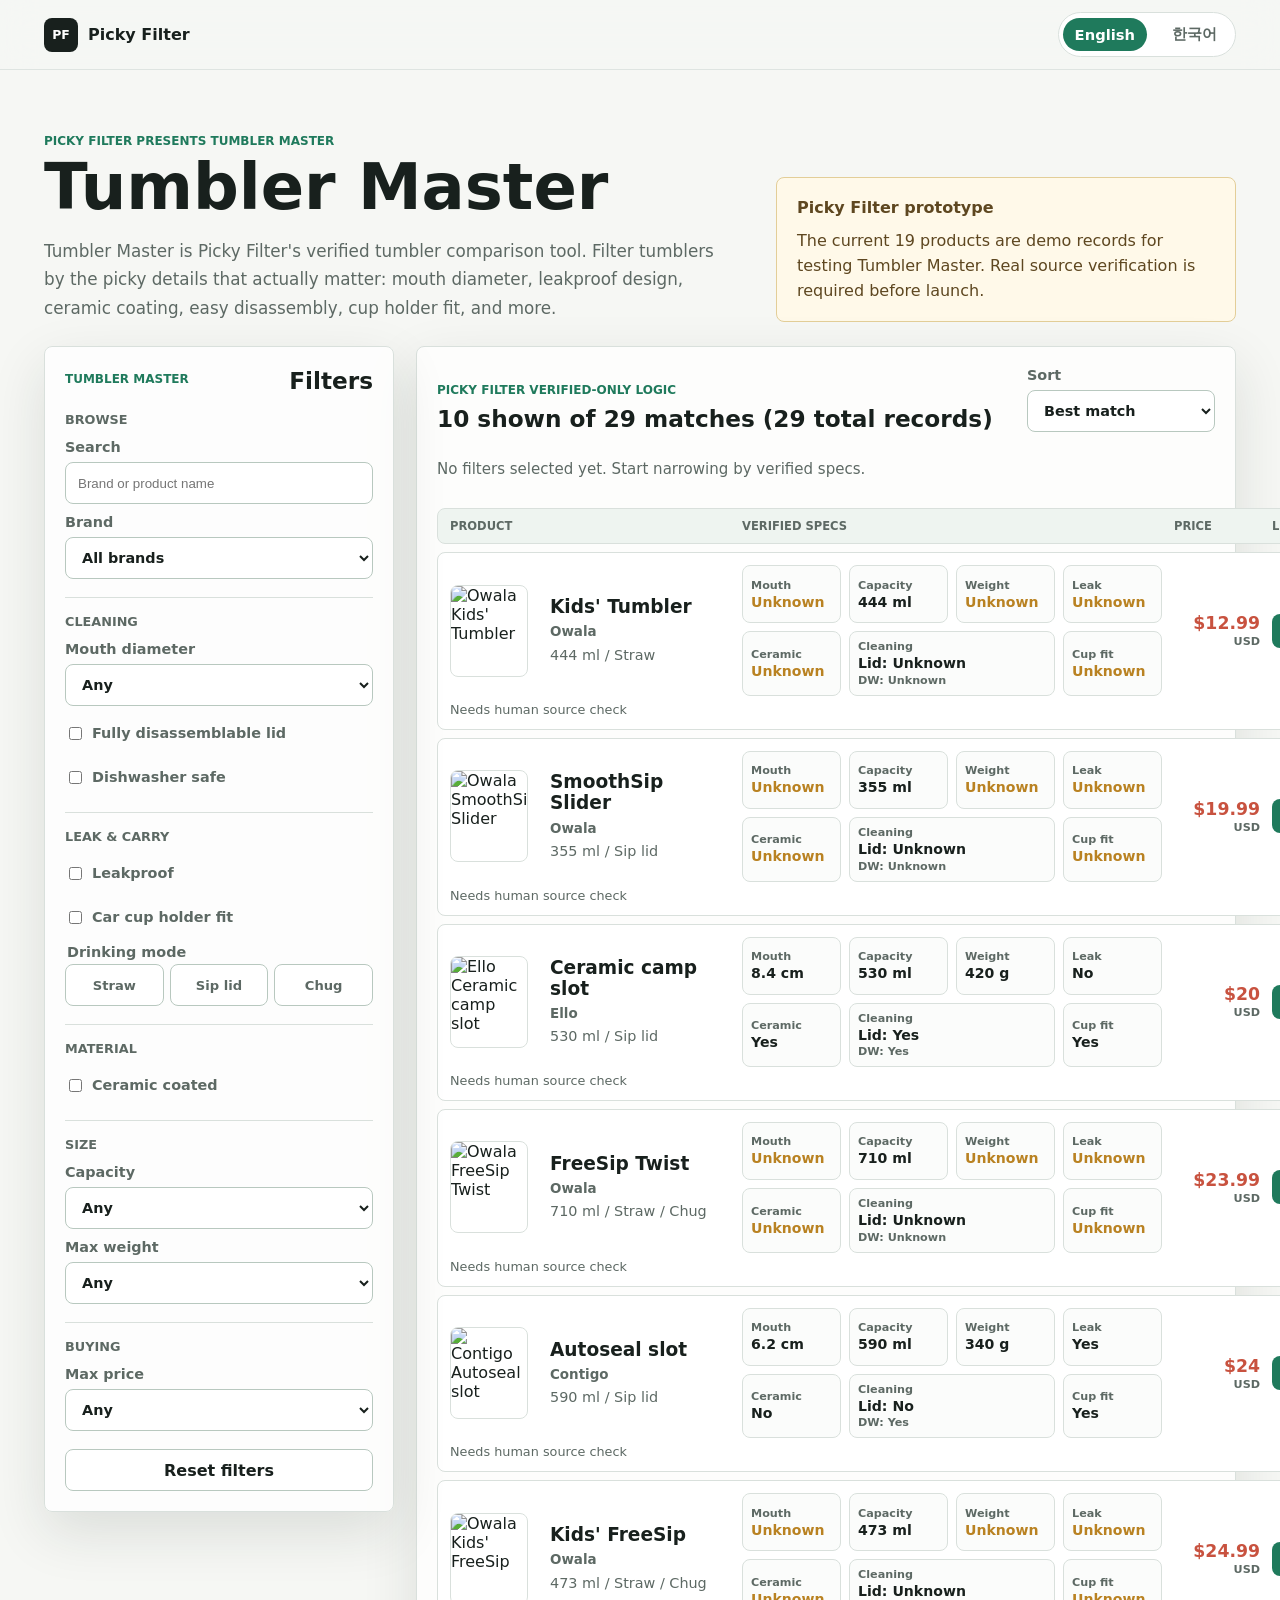
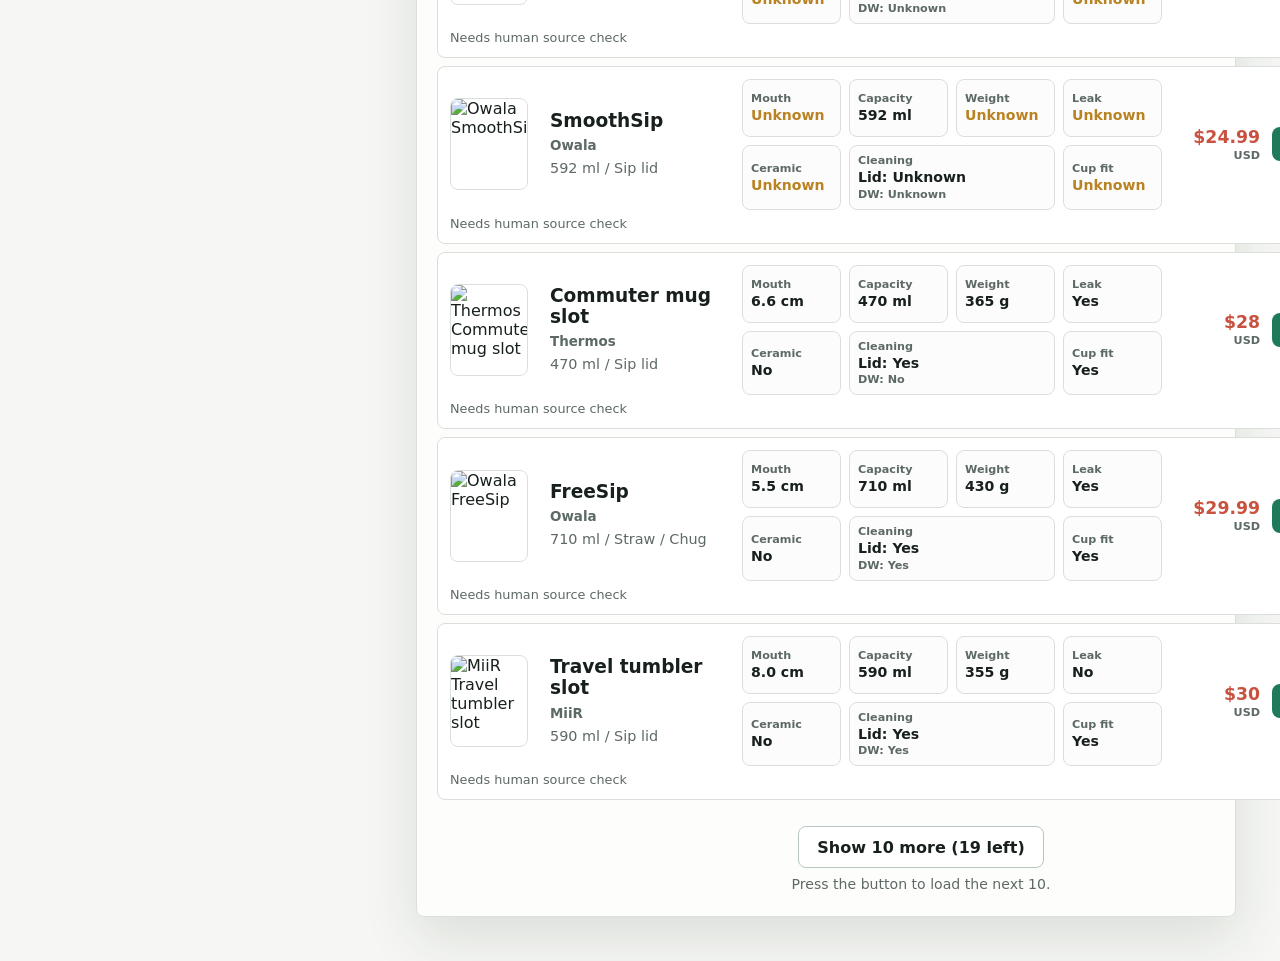
==== en/index.html @ 1aabba07 "Refresh public cards and remove notes" ====
<!doctype html>
<html lang="en">
  <head>
    <meta charset="utf-8" />
    <meta name="viewport" content="width=device-width, initial-scale=1" />
    <title>Picky Filter | Tumbler Master - Verified Tumbler Filters</title>
    <meta
      name="description"
      content="Picky Filter's Tumbler Master helps picky buyers compare tumblers by verified specs: mouth diameter, leakproof design, ceramic coating, lid disassembly, dishwasher safety, cup holder fit, and price."
    />
    <meta name="robots" content="index, follow" />
    <meta name="referrer" content="no-referrer" />
    <link rel="canonical" href="https://pickyfilter.com/en/" />
    <link rel="alternate" hreflang="ko" href="https://pickyfilter.com/ko/" />
    <link rel="alternate" hreflang="en" href="https://pickyfilter.com/en/" />
    <link rel="alternate" hreflang="x-default" href="https://pickyfilter.com/" />
    <meta property="og:site_name" content="Picky Filter" />
    <meta property="og:title" content="Picky Filter | Tumbler Master" />
    <meta
      property="og:description"
      content="Tumbler Master by Picky Filter filters tumblers by verified product specs that picky buyers actually care about."
    />
    <meta property="og:type" content="website" />
    <meta property="og:url" content="https://pickyfilter.com/en/" />
    <link rel="stylesheet" href="../assets/styles.css?v=20260520a" />
    <script type="application/ld+json">
      {
        "@context": "https://schema.org",
        "@type": "WebApplication",
        "name": "Tumbler Master",
        "alternateName": ["Picky Filter Tumbler Master", "Tumbler Master by Picky Filter"],
        "url": "https://pickyfilter.com/en/",
        "applicationCategory": "ShoppingApplication",
        "isPartOf": {
          "@type": "WebSite",
          "name": "Picky Filter",
          "url": "https://pickyfilter.com/"
        },
        "description": "A verified tumbler filter from Picky Filter for comparing tumblers by practical buying specs."
      }
    </script>
  </head>
  <body data-lang="en" data-products="../data/products.json?v=20260522b">
    <header class="topbar">
      <a class="brand" href="./" aria-label="Picky Filter Tumbler Master home">
        <span class="brand-mark">PF</span>
        <span>Picky Filter</span>
      </a>
      <div class="topbar-actions">
        <nav class="language-switch" aria-label="Language">
          <a aria-current="page" href="../en/">English</a>
          <a href="../ko/">한국어</a>
        </nav>
      </div>
    </header>

    <main>
      <section class="intro">
        <div>
          <p class="eyebrow">Picky Filter presents Tumbler Master</p>
          <h1>Tumbler Master</h1>
          <p class="intro-copy">
            Tumbler Master is Picky Filter's verified tumbler comparison tool.
            Filter tumblers by the picky details that actually matter: mouth diameter,
            leakproof design, ceramic coating, easy disassembly, cup holder fit, and more.
          </p>
        </div>
        <div class="prototype-note" role="note">
          <strong>Picky Filter prototype</strong>
          <span>The current 19 products are demo records for testing Tumbler Master. Real source verification is required before launch.</span>
        </div>
      </section>

      <section class="app-shell" aria-label="Tumbler Master filter by Picky Filter">
        <aside class="filters-panel">
          <div class="panel-heading">
            <p class="eyebrow">Tumbler Master</p>
            <h2>Filters</h2>
          </div>
          <form id="filters" class="filters" autocomplete="off"></form>
          <button id="resetFilters" class="reset-button" type="button">Reset filters</button>
        </aside>

        <section class="results-panel">
          <div class="results-toolbar">
            <div>
              <p class="eyebrow">Picky Filter verified-only logic</p>
              <h2 id="resultsTitle">Results</h2>
            </div>
            <div class="toolbar-actions">
              <label class="sort-control">
                <span>Sort</span>
                <select id="sortBy" name="sortBy">
                  <option value="match">Best match</option>
                  <option value="priceAsc">Lowest price</option>
                  <option value="mouthDesc">Widest mouth</option>
                  <option value="capacityDesc">Largest capacity</option>
                </select>
              </label>
            </div>
          </div>
          <div id="activeFilters" class="active-filters" aria-live="polite"></div>
          <div id="results" class="product-grid" aria-live="polite"></div>
        </section>
      </section>
    </main>

    <script src="../assets/app.js?v=20260522b"></script>
  </body>
</html>
---- assets/styles.css ----
:root {
  color-scheme: light;
  --bg: #f6f7f4;
  --surface: #ffffff;
  --surface-strong: #f0f5f2;
  --ink: #18201d;
  --muted: #5d6964;
  --line: #d9e0dc;
  --line-strong: #b8c8bf;
  --green: #1f7a5c;
  --blue: #3177a8;
  --coral: #c8523f;
  --amber: #b98222;
  --shadow: 0 20px 55px rgba(28, 45, 37, 0.12);
  font-family:
    Inter, ui-sans-serif, system-ui, -apple-system, BlinkMacSystemFont, "Segoe UI",
    "Noto Sans KR", "Apple SD Gothic Neo", sans-serif;
}

* {
  box-sizing: border-box;
}

[hidden] {
  display: none !important;
}

html {
  min-width: 320px;
}

body {
  margin: 0;
  background: var(--bg);
  color: var(--ink);
}

a {
  color: inherit;
}

button,
select,
textarea {
  font: inherit;
}

.topbar {
  position: sticky;
  top: 0;
  z-index: 10;
  display: flex;
  align-items: center;
  justify-content: space-between;
  gap: 16px;
  min-height: 66px;
  padding: 12px clamp(16px, 4vw, 44px);
  border-bottom: 1px solid rgba(217, 224, 220, 0.8);
  background: rgba(246, 247, 244, 0.9);
  backdrop-filter: blur(16px);
}

.brand,
.language-switch,
.topbar-actions {
  display: flex;
  align-items: center;
  gap: 10px;
}

.brand {
  text-decoration: none;
  font-weight: 800;
}

.brand-mark {
  display: inline-grid;
  width: 34px;
  height: 34px;
  place-items: center;
  border-radius: 8px;
  background: var(--ink);
  color: white;
  font-size: 0.78rem;
  letter-spacing: 0;
}

.language-switch {
  border: 1px solid var(--line);
  border-radius: 999px;
  padding: 4px;
  background: var(--surface);
}

.language-switch a {
  min-width: 74px;
  padding: 8px 12px;
  border-radius: 999px;
  color: var(--muted);
  text-align: center;
  text-decoration: none;
  font-size: 0.92rem;
  font-weight: 700;
}

.language-switch a[aria-current="page"] {
  background: var(--green);
  color: #fff;
}

main {
  width: min(1500px, 100%);
  margin: 0 auto;
}

.intro {
  display: grid;
  grid-template-columns: minmax(0, 1fr) minmax(280px, 460px);
  gap: clamp(20px, 4vw, 44px);
  align-items: end;
  padding: clamp(28px, 5vw, 64px) clamp(16px, 4vw, 44px) 24px;
}

.eyebrow {
  margin: 0 0 8px;
  color: var(--green);
  font-size: 0.75rem;
  font-weight: 850;
  letter-spacing: 0;
  text-transform: uppercase;
}

h1,
h2,
h3,
h4,
p {
  overflow-wrap: anywhere;
}

h1 {
  max-width: 760px;
  margin: 0;
  font-size: clamp(2.1rem, 5vw, 4.6rem);
  line-height: 0.98;
  letter-spacing: 0;
}

.intro-copy {
  max-width: 720px;
  margin: 18px 0 0;
  color: var(--muted);
  font-size: 1.05rem;
  line-height: 1.7;
}

.prototype-note {
  display: grid;
  gap: 8px;
  padding: 18px 20px;
  border: 1px solid #e3ce98;
  border-radius: 8px;
  background: #fff9e9;
  color: #5e4720;
  line-height: 1.55;
}

.app-shell {
  display: grid;
  grid-template-columns: minmax(280px, 350px) minmax(0, 1fr);
  gap: 22px;
  align-items: start;
  padding: 0 clamp(16px, 4vw, 44px) 44px;
}

.filters-panel,
.results-panel {
  border: 1px solid var(--line);
  background: rgba(255, 255, 255, 0.76);
  box-shadow: var(--shadow);
}

.filters-panel {
  position: sticky;
  top: 82px;
  padding: 20px;
  border-radius: 8px;
}

.results-panel {
  min-width: 0;
  padding: 20px;
  border-radius: 8px;
}

.panel-heading,
.results-toolbar {
  display: flex;
  align-items: end;
  justify-content: space-between;
  gap: 16px;
}

.panel-heading h2,
.results-toolbar h2 {
  margin: 0;
  font-size: 1.45rem;
  letter-spacing: 0;
}

.filters {
  display: grid;
  gap: 18px;
  margin-top: 18px;
}

.filter-group {
  display: grid;
  gap: 10px;
  padding-top: 16px;
  border-top: 1px solid var(--line);
}

.filter-group--top {
  padding-top: 0;
  border-top: 0;
}

.filter-group h3 {
  margin: 0 0 2px;
  color: var(--muted);
  font-size: 0.8rem;
  letter-spacing: 0;
  text-transform: uppercase;
}

.field,
.check-field,
.sort-control {
  display: grid;
  gap: 7px;
  color: var(--muted);
  font-size: 0.9rem;
  font-weight: 750;
}

.field select,
.field input,
.sort-control select {
  width: 100%;
  border: 1px solid var(--line-strong);
  border-radius: 8px;
  background: var(--surface);
  color: var(--ink);
  outline: none;
}

.field select,
.field input,
.sort-control select {
  min-height: 42px;
  padding: 0 12px;
}

.field select:focus,
.field input:focus,
.sort-control select:focus {
  border-color: var(--green);
  box-shadow: 0 0 0 3px rgba(31, 122, 92, 0.16);
}

.check-field {
  grid-template-columns: 20px minmax(0, 1fr);
  align-items: center;
  min-height: 34px;
  cursor: pointer;
}

.check-field input,
.segment input {
  accent-color: var(--green);
}

.mode-group {
  display: grid;
  gap: 8px;
  min-width: 0;
  margin: 0;
  padding: 0;
  border: 0;
}

.mode-group legend {
  margin-bottom: 4px;
  color: var(--muted);
  font-size: 0.9rem;
  font-weight: 750;
}

.segmented {
  display: grid;
  grid-template-columns: repeat(3, minmax(0, 1fr));
  gap: 6px;
}

.segment {
  display: grid;
  min-height: 42px;
  place-items: center;
  border: 1px solid var(--line-strong);
  border-radius: 8px;
  background: var(--surface);
  cursor: pointer;
}

.segment input {
  position: absolute;
  opacity: 0;
  pointer-events: none;
}

.segment span {
  display: block;
  width: 100%;
  padding: 10px 6px;
  color: var(--muted);
  text-align: center;
  font-size: 0.82rem;
  font-weight: 800;
}

.segment:has(input:checked) {
  border-color: rgba(31, 122, 92, 0.35);
  background: #e9f5ef;
}

.segment:has(input:checked) span {
  color: var(--green);
}

.reset-button,
.buy-link,
.button-link {
  display: inline-flex;
  align-items: center;
  justify-content: center;
  min-height: 42px;
  border: 1px solid transparent;
  border-radius: 8px;
  font-weight: 850;
  text-decoration: none;
  cursor: pointer;
}

.reset-button {
  width: 100%;
  margin-top: 18px;
  border-color: var(--line-strong);
  background: var(--surface);
  color: var(--ink);
}

.toolbar-actions {
  display: flex;
  gap: 10px;
}

.sort-control {
  min-width: 180px;
}

.active-filters {
  display: flex;
  flex-wrap: wrap;
  gap: 8px;
  align-items: center;
  min-height: 42px;
  margin: 16px 0 18px;
  color: var(--muted);
  font-size: 0.94rem;
}

.active-filters p {
  margin: 0;
}

.active-label,
.chip {
  display: inline-flex;
  align-items: center;
  min-height: 30px;
  padding: 6px 10px;
  border-radius: 999px;
}

.active-label {
  background: var(--ink);
  color: white;
  font-weight: 850;
}

.chip {
  border: 1px solid var(--line);
  background: var(--surface);
  color: var(--muted);
  font-weight: 750;
}

.product-grid {
  display: grid;
  gap: 8px;
}

.comparison-header,
.product-row {
  display: grid;
  grid-template-columns: minmax(280px, 1.05fr) minmax(420px, 1.7fr) minmax(86px, 0.4fr) minmax(120px, 0.55fr);
  gap: 12px;
  align-items: center;
  width: 100%;
  max-width: 100%;
}

.comparison-header {
  position: sticky;
  top: 82px;
  z-index: 2;
  min-height: 36px;
  padding: 0 12px;
  border: 1px solid var(--line);
  border-radius: 8px;
  background: #eef4f0;
  color: var(--muted);
  font-size: 0.72rem;
  font-weight: 850;
  text-transform: uppercase;
}

.product-row {
  min-width: 0;
  overflow: hidden;
  padding: 12px;
  border: 1px solid var(--line);
  border-radius: 8px;
  background: var(--surface);
}

.row-product {
  display: grid;
  grid-template-columns: 86px minmax(0, 1fr);
  gap: 14px;
  align-items: center;
  min-width: 0;
}

.row-image {
  position: relative;
  width: 78px;
  height: 92px;
  overflow: hidden;
  border-radius: 8px;
  background:
    linear-gradient(90deg, rgba(255, 255, 255, 0.38), transparent 36%),
    var(--accent);
}

.row-image::before {
  position: absolute;
  top: 6px;
  right: 10px;
  bottom: 8px;
  left: 10px;
  border-radius: 999px;
  border: 1px solid rgba(255, 255, 255, 0.46);
  content: "";
}

.row-image--photo {
  border: 1px solid var(--line);
  background: #fff;
}

.row-image--photo::before {
  display: none;
}

.row-image img {
  display: block;
  width: 100%;
  height: 100%;
  object-fit: contain;
}

.row-copy,
.row-specs,
.row-metric,
.row-price {
  min-width: 0;
}

.row-specs {
  display: grid;
  grid-template-columns: repeat(auto-fit, minmax(88px, 1fr));
  gap: 8px;
}

.row-copy h3 {
  margin: 0;
  font-size: 1.16rem;
  line-height: 1.14;
}

.row-copy p {
  color: var(--muted);
  line-height: 1.35;
}

.row-copy .row-brand {
  margin: 6px 0 0;
  font-size: 0.84rem;
  font-weight: 800;
}

.row-copy .row-meta {
  margin: 4px 0 0;
  font-size: 0.9rem;
}

.row-metric {
  display: grid;
  gap: 2px;
  min-height: 58px;
  align-content: center;
  padding: 8px;
  border: 1px solid var(--line);
  border-radius: 8px;
  background: #fbfcfb;
}

.row-metric--cleaning {
  grid-column: span 2;
}

.row-metric span,
.row-metric small,
.row-price span {
  color: var(--muted);
  font-size: 0.7rem;
  font-weight: 800;
}

.row-metric strong {
  font-size: 0.88rem;
  line-height: 1.18;
}

.row-metric--unknown strong {
  color: var(--amber);
}

.row-price {
  display: grid;
  gap: 2px;
  justify-items: end;
}

.row-price strong {
  color: var(--coral);
  font-size: 1.08rem;
}

.row-actions {
  display: grid;
  grid-template-columns: 1fr;
  gap: 6px;
}

.row-actions .buy-link {
  min-height: 34px;
  padding: 0 8px;
  font-size: 0.82rem;
}

.product-row .source-note {
  grid-column: 1 / -1;
}

.load-more {
  display: grid;
  justify-items: center;
  gap: 8px;
  padding: 18px 0 4px;
  color: var(--muted);
  text-align: center;
}

.load-more p {
  margin: 0;
  font-size: 0.88rem;
}

.show-more-button {
  min-height: 42px;
  padding: 0 18px;
  border: 1px solid var(--line-strong);
  border-radius: 8px;
  background: var(--surface);
  color: var(--ink);
  font-weight: 850;
  cursor: pointer;
}

.show-more-button:hover {
  border-color: rgba(31, 122, 92, 0.45);
  color: var(--green);
}

.product-card {
  display: grid;
  gap: 16px;
  min-width: 0;
  padding: 16px;
  border: 1px solid var(--line);
  border-radius: 8px;
  background: var(--surface);
}

.product-main {
  display: grid;
  grid-template-columns: 64px minmax(0, 1fr) auto;
  gap: 14px;
  align-items: center;
}

.bottle-art {
  position: relative;
  width: 58px;
  height: 78px;
  border-radius: 18px 18px 12px 12px;
  background:
    linear-gradient(90deg, rgba(255, 255, 255, 0.38), transparent 36%),
    var(--accent);
  box-shadow: inset -10px 0 0 rgba(0, 0, 0, 0.08);
}

.bottle-art::before {
  position: absolute;
  top: -10px;
  left: 16px;
  width: 26px;
  height: 12px;
  border-radius: 8px 8px 3px 3px;
  background: #343c39;
  content: "";
}

.bottle-art span {
  position: absolute;
  right: 9px;
  bottom: 14px;
  left: 9px;
  height: 2px;
  border-radius: 999px;
  background: rgba(255, 255, 255, 0.6);
}

.bottle-art--image {
  overflow: hidden;
  border: 1px solid var(--line);
  background: #fff;
  box-shadow: none;
}

.bottle-art--image::before {
  display: none;
}

.bottle-art--image img {
  display: block;
  width: 100%;
  height: 100%;
  object-fit: cover;
}

.product-copy {
  min-width: 0;
}

.product-card h3 {
  margin: 0;
  font-size: 1.18rem;
  line-height: 1.2;
}

.product-card p {
  margin: 4px 0 0;
  color: var(--muted);
  line-height: 1.45;
}

.price-block {
  display: grid;
  justify-items: end;
  gap: 2px;
}

.price-block strong {
  color: var(--coral);
  font-size: 1.35rem;
}

.price-block span {
  color: var(--muted);
  font-size: 0.72rem;
  font-weight: 850;
}

.spec-grid {
  display: grid;
  grid-template-columns: repeat(3, minmax(0, 1fr));
  gap: 8px;
}

.spec {
  display: grid;
  gap: 3px;
  min-height: 60px;
  padding: 9px;
  border: 1px solid var(--line);
  border-radius: 8px;
  background: #fbfcfb;
}

.spec span {
  color: var(--muted);
  font-size: 0.72rem;
  font-weight: 800;
}

.spec strong {
  font-size: 0.88rem;
  line-height: 1.22;
}

.spec--unknown {
  border-style: dashed;
  background: #faf8f2;
}

.spec--unknown strong {
  color: var(--amber);
}

.card-actions {
  display: grid;
  grid-template-columns: minmax(0, 1fr) minmax(120px, 0.7fr);
  gap: 10px;
}

.buy-link {
  background: var(--green);
  color: #fff;
}

.source-note {
  margin: -6px 0 0;
  color: var(--muted);
  font-size: 0.8rem;
}

.empty-state {
  grid-column: 1 / -1;
  padding: 28px;
  border: 1px dashed var(--line-strong);
  border-radius: 8px;
  background: #fbfcfb;
}

.empty-state h3 {
  margin: 0 0 8px;
}

.empty-state p {
  max-width: 560px;
  margin: 0;
  color: var(--muted);
}

.language-gate {
  display: grid;
  min-height: 100vh;
  place-items: center;
  padding: 24px;
}

.language-gate__panel {
  width: min(620px, 100%);
  padding: clamp(24px, 6vw, 56px);
  border: 1px solid var(--line);
  border-radius: 8px;
  background: #fff;
  box-shadow: var(--shadow);
}

.language-gate__panel h1 {
  font-size: clamp(2rem, 8vw, 4rem);
}

.language-gate__actions {
  display: flex;
  flex-wrap: wrap;
  gap: 10px;
  margin-top: 28px;
}

.button-link {
  padding: 0 16px;
  background: var(--green);
  color: #fff;
}

.button-link--secondary {
  border-color: var(--line-strong);
  background: #fff;
  color: var(--ink);
}

@media (max-width: 1050px) {
  .intro,
  .app-shell {
    grid-template-columns: 1fr;
  }

  .filters-panel {
    position: static;
  }

  .comparison-header {
    display: none;
  }

  .product-row {
    grid-template-columns: 1fr;
    align-items: stretch;
  }

  .row-product,
  .row-specs,
  .row-price,
  .row-actions {
    grid-column: 1 / -1;
  }

  .row-actions {
    grid-template-columns: repeat(2, minmax(0, 1fr));
  }

  .row-price {
    justify-items: start;
  }

  .row-metric,
  .row-price {
    padding: 8px;
    border: 1px solid var(--line);
    border-radius: 8px;
    background: #fbfcfb;
  }
}

@media (max-width: 720px) {
  .topbar {
    position: static;
    align-items: flex-start;
    flex-direction: column;
  }

  .language-switch {
    width: 100%;
  }

  .topbar-actions {
    width: 100%;
    flex-wrap: wrap;
  }

  .language-switch a {
    flex: 1;
  }

  .intro {
    padding-top: 26px;
  }

  .results-toolbar {
    align-items: stretch;
    flex-direction: column;
  }

  .sort-control,
  .toolbar-actions {
    width: 100%;
  }

  .product-main {
    grid-template-columns: 52px minmax(0, 1fr);
  }

  .product-row {
    grid-template-columns: 1fr;
  }

  .price-block {
    grid-column: 1 / -1;
    justify-items: start;
  }

  .bottle-art {
    width: 48px;
    height: 68px;
  }

  .spec-grid {
    grid-template-columns: repeat(2, minmax(0, 1fr));
  }

  .card-actions {
    grid-template-columns: 1fr;
  }

  .row-actions {
    grid-template-columns: 1fr;
  }
}

@media (max-width: 420px) {
  .segmented {
    grid-template-columns: 1fr;
  }

  .spec-grid {
    grid-template-columns: 1fr;
  }

  .product-row {
    grid-template-columns: 1fr;
  }

  .row-metric--cleaning {
    grid-column: span 1;
  }
}
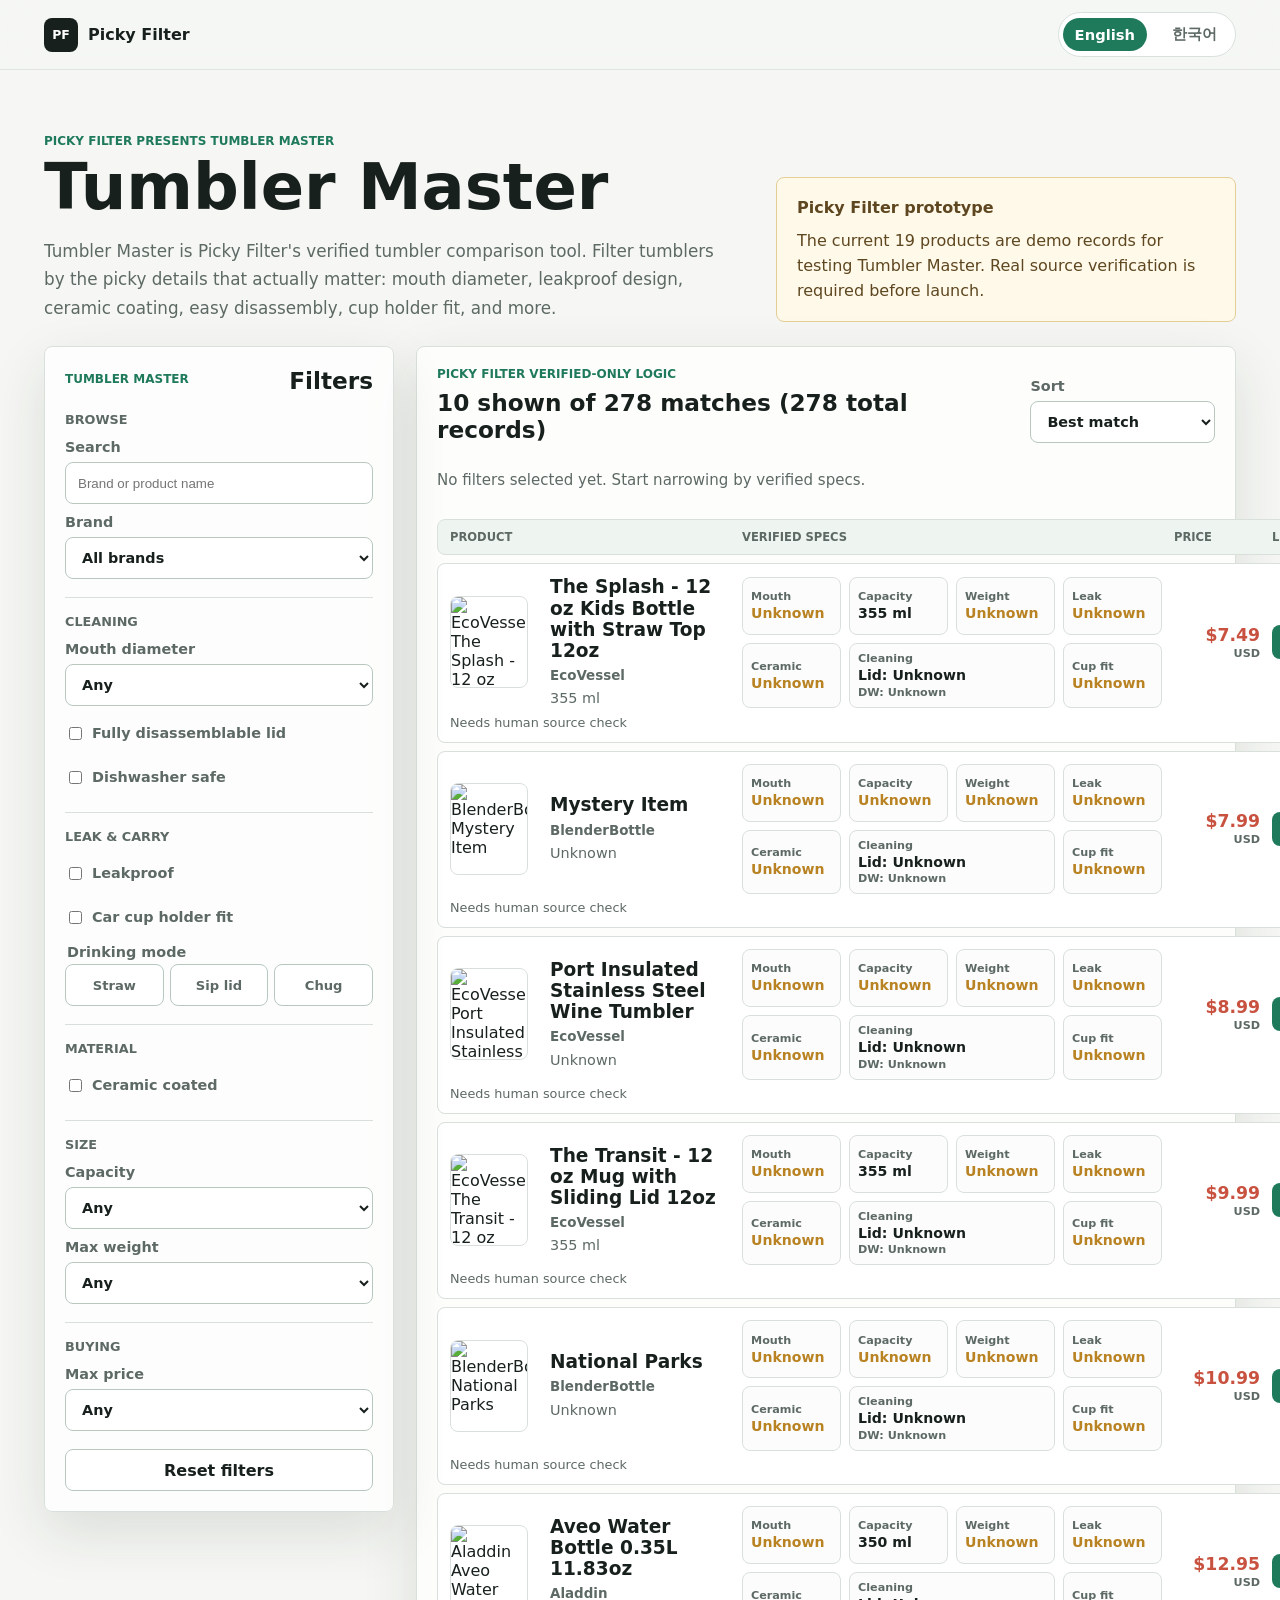
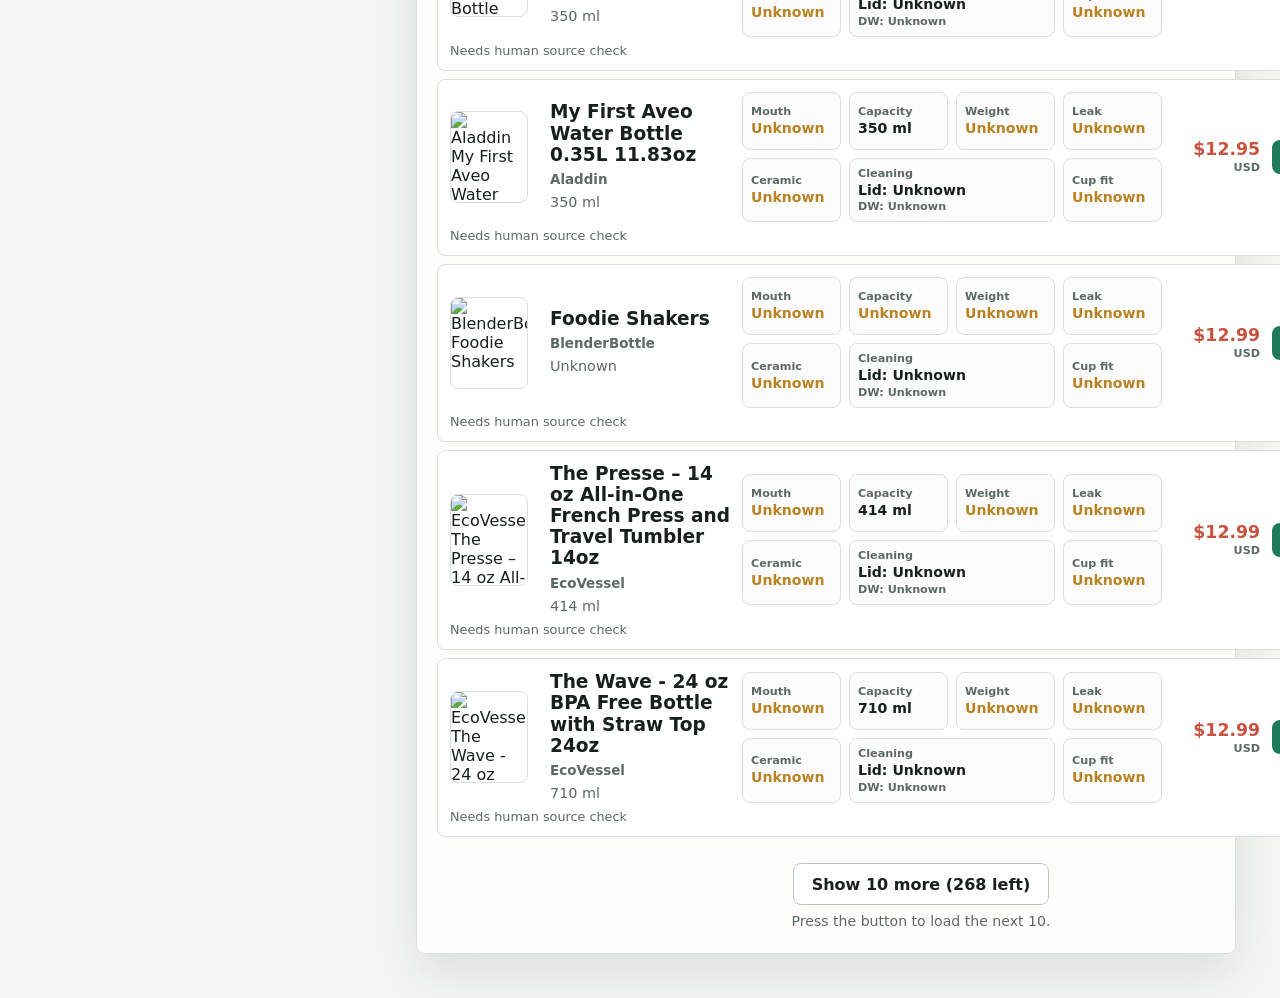
==== commit bdaa6c21: "Fix Owala size variant imports" ====
--- a/en/index.html
+++ b/en/index.html
@@ -40,7 +40,7 @@
       }
     </script>
   </head>
-  <body data-lang="en" data-products="../data/products.json?v=20260522b">
+  <body data-lang="en" data-products="../data/products.json?v=20260524c">
     <header class="topbar">
       <a class="brand" href="./" aria-label="Picky Filter Tumbler Master home">
         <span class="brand-mark">PF</span>
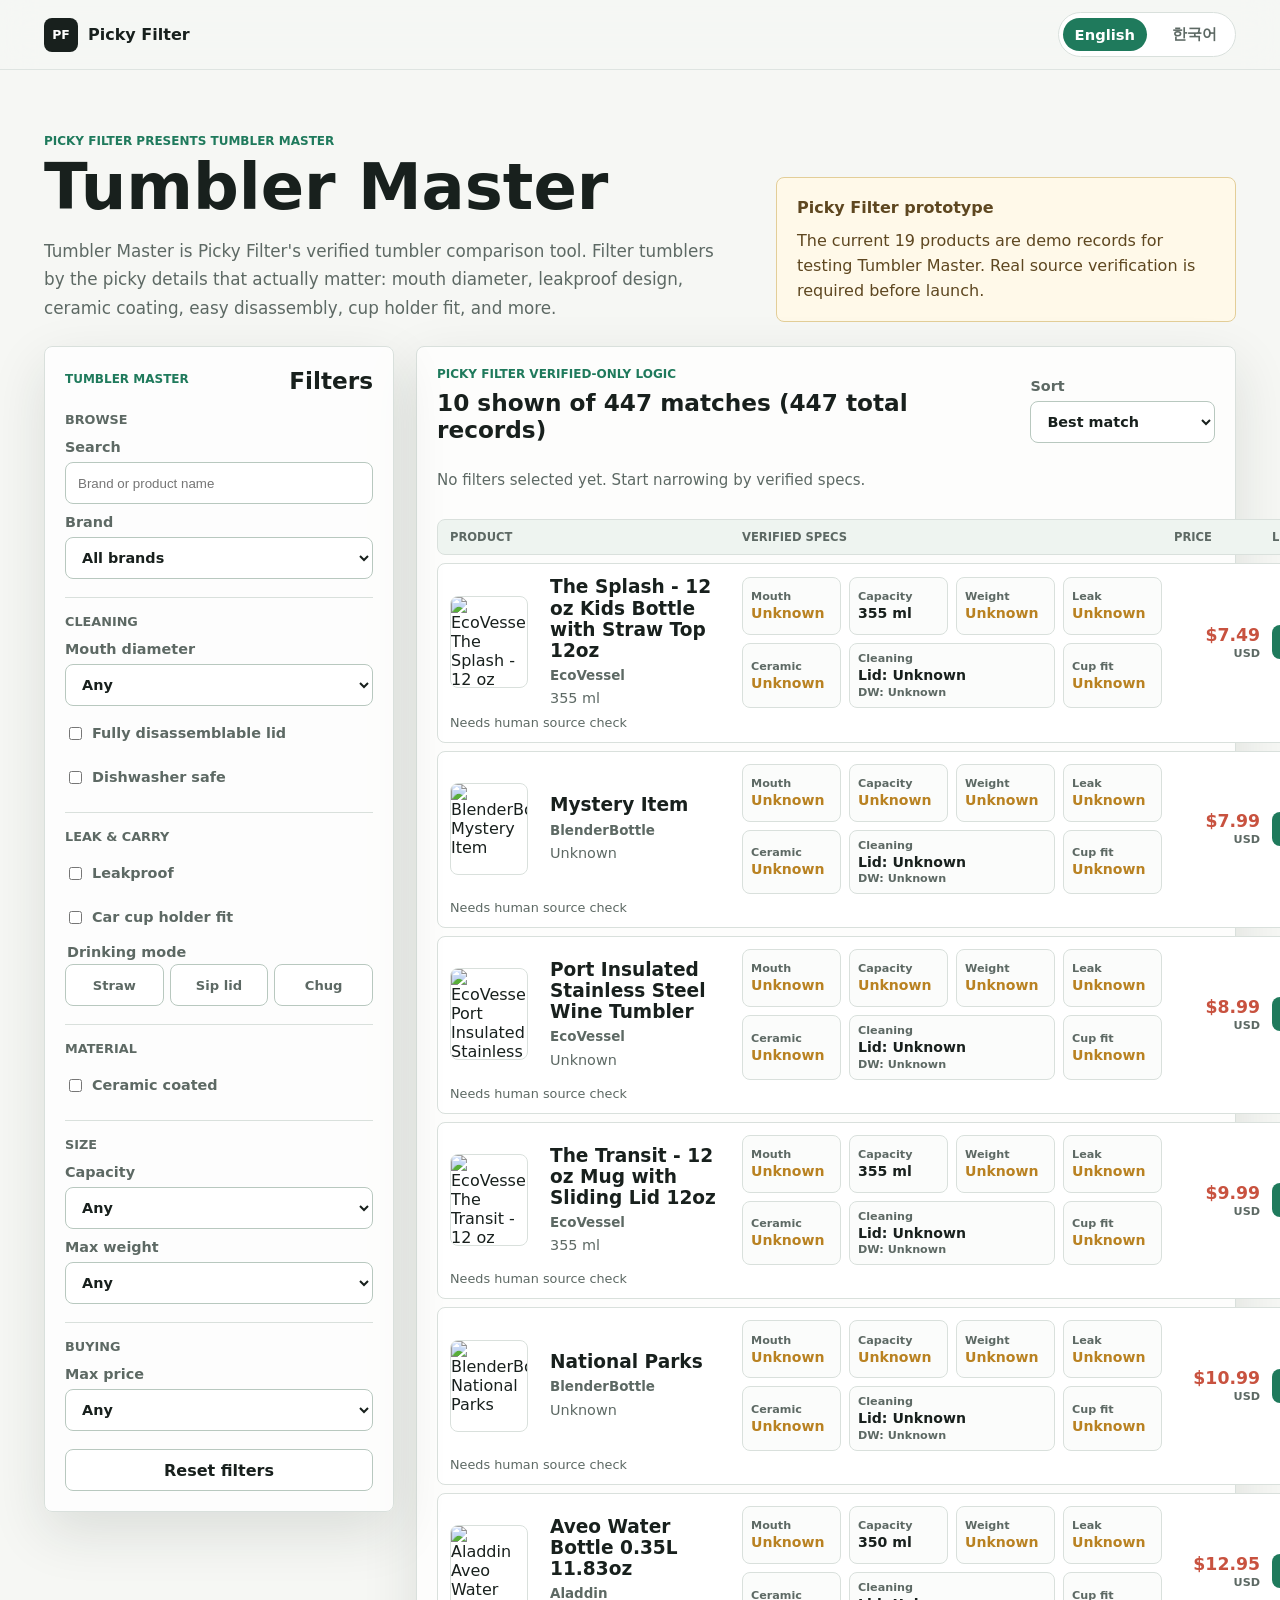
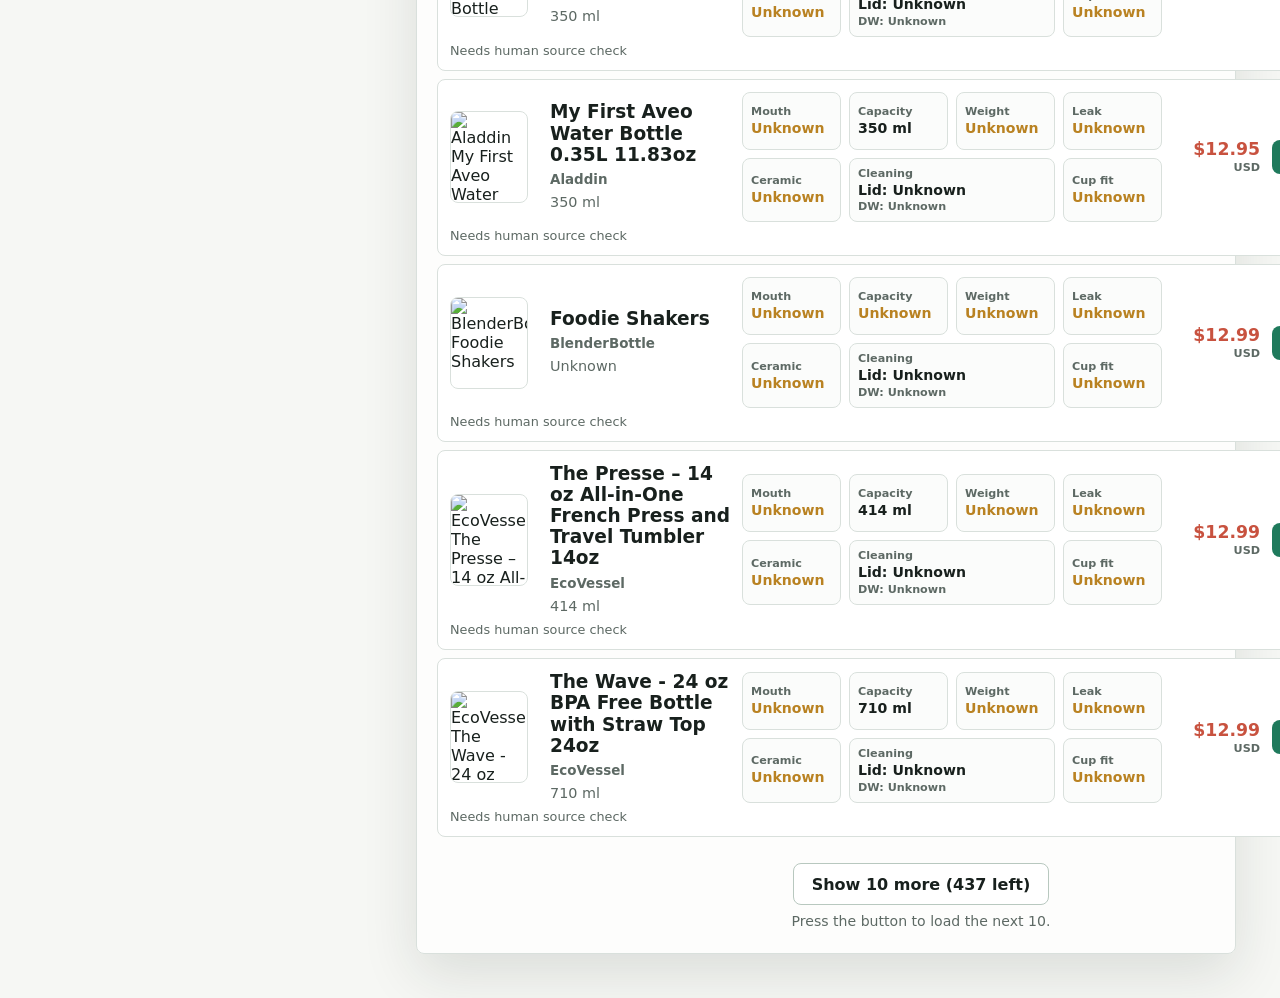
==== commit 933246da: "Expand low-count brand imports" ====
--- a/en/index.html
+++ b/en/index.html
@@ -40,7 +40,7 @@
       }
     </script>
   </head>
-  <body data-lang="en" data-products="../data/products.json?v=20260524c">
+  <body data-lang="en" data-products="../data/products.json?v=20260524d">
     <header class="topbar">
       <a class="brand" href="./" aria-label="Picky Filter Tumbler Master home">
         <span class="brand-mark">PF</span>
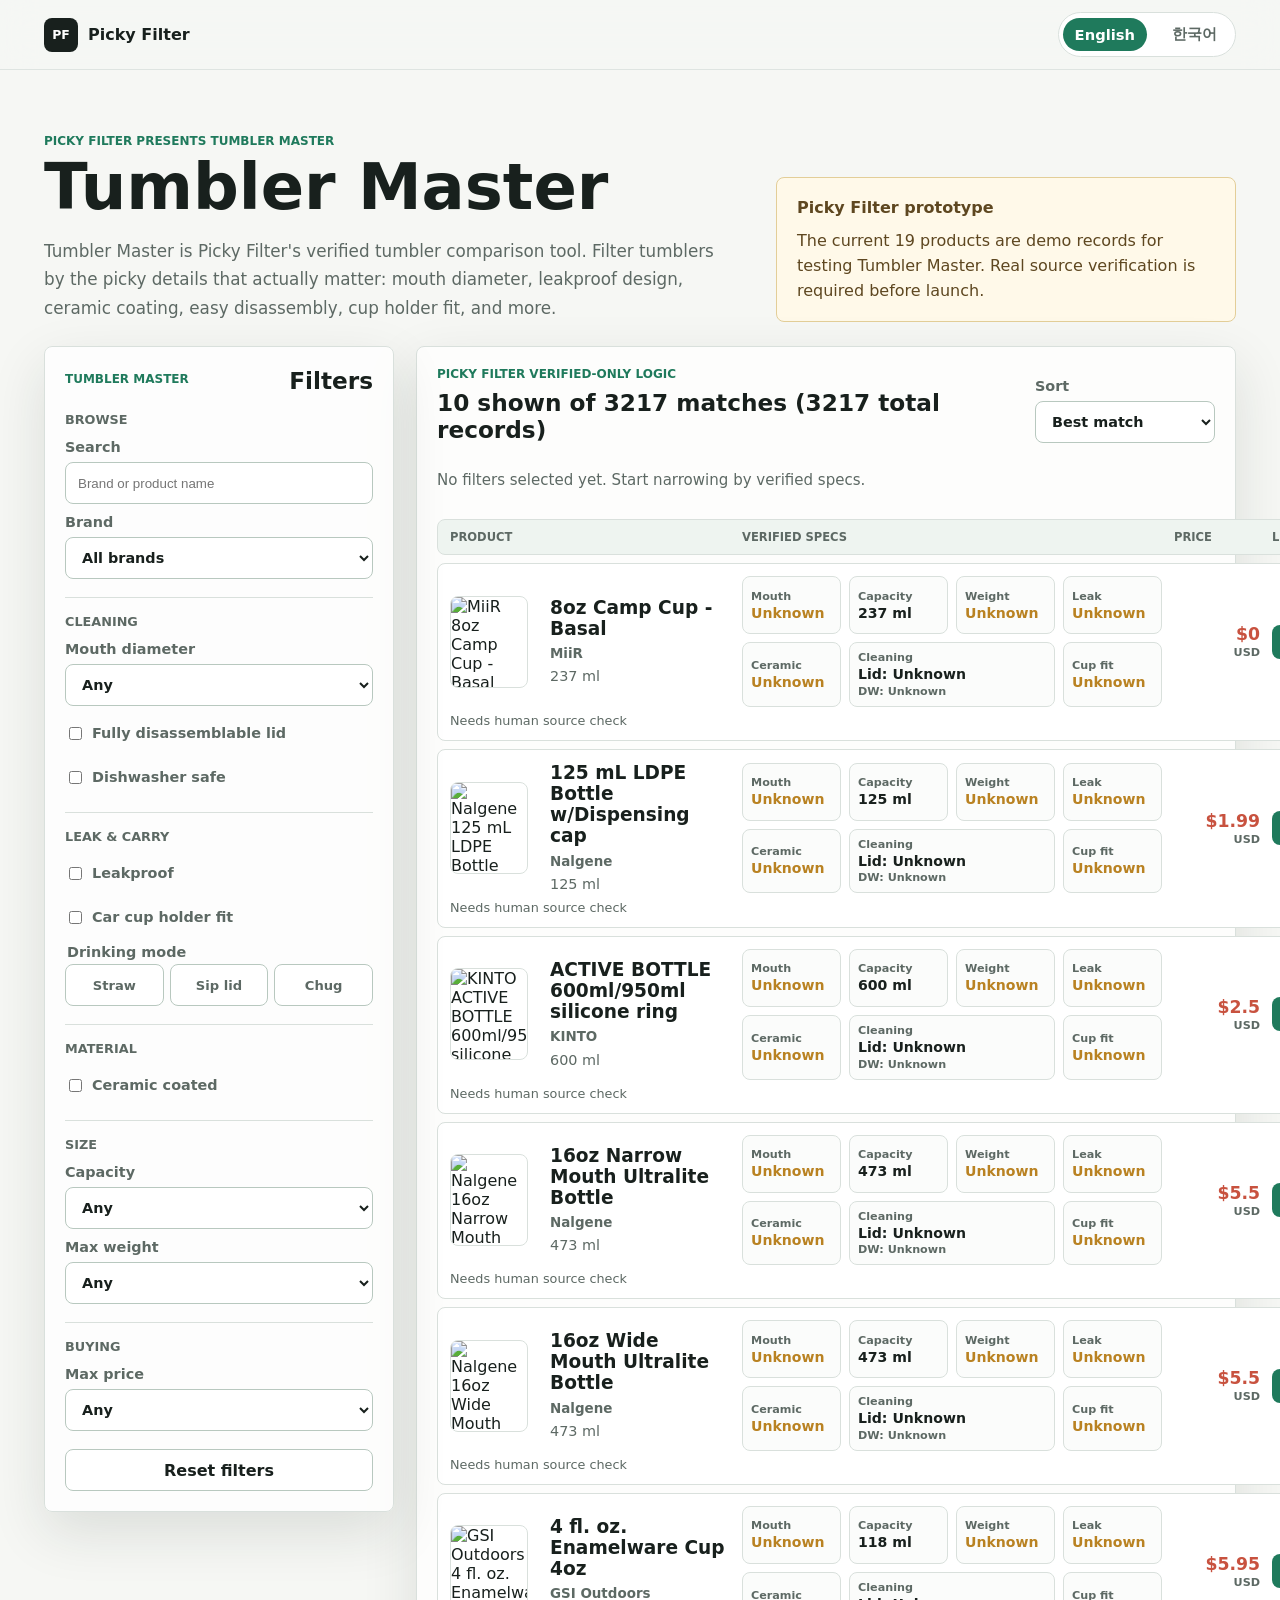
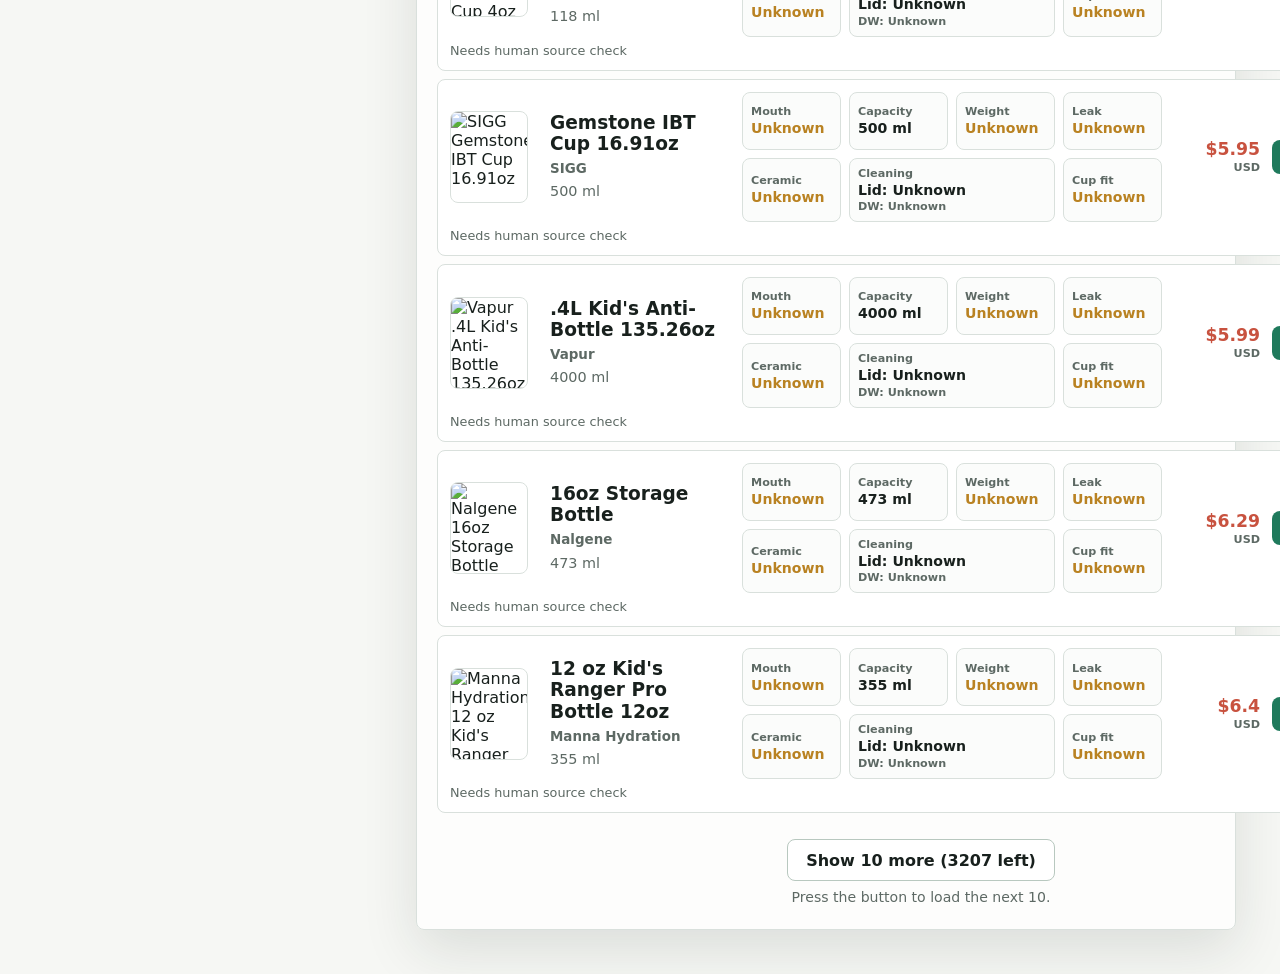
==== commit 4bed0f44: "Expand drinkware brand catalog" ====
--- a/en/index.html
+++ b/en/index.html
@@ -40,7 +40,7 @@
       }
     </script>
   </head>
-  <body data-lang="en" data-products="../data/products.json?v=20260524d">
+  <body data-lang="en" data-products="../data/products.json?v=20260524f">
     <header class="topbar">
       <a class="brand" href="./" aria-label="Picky Filter Tumbler Master home">
         <span class="brand-mark">PF</span>
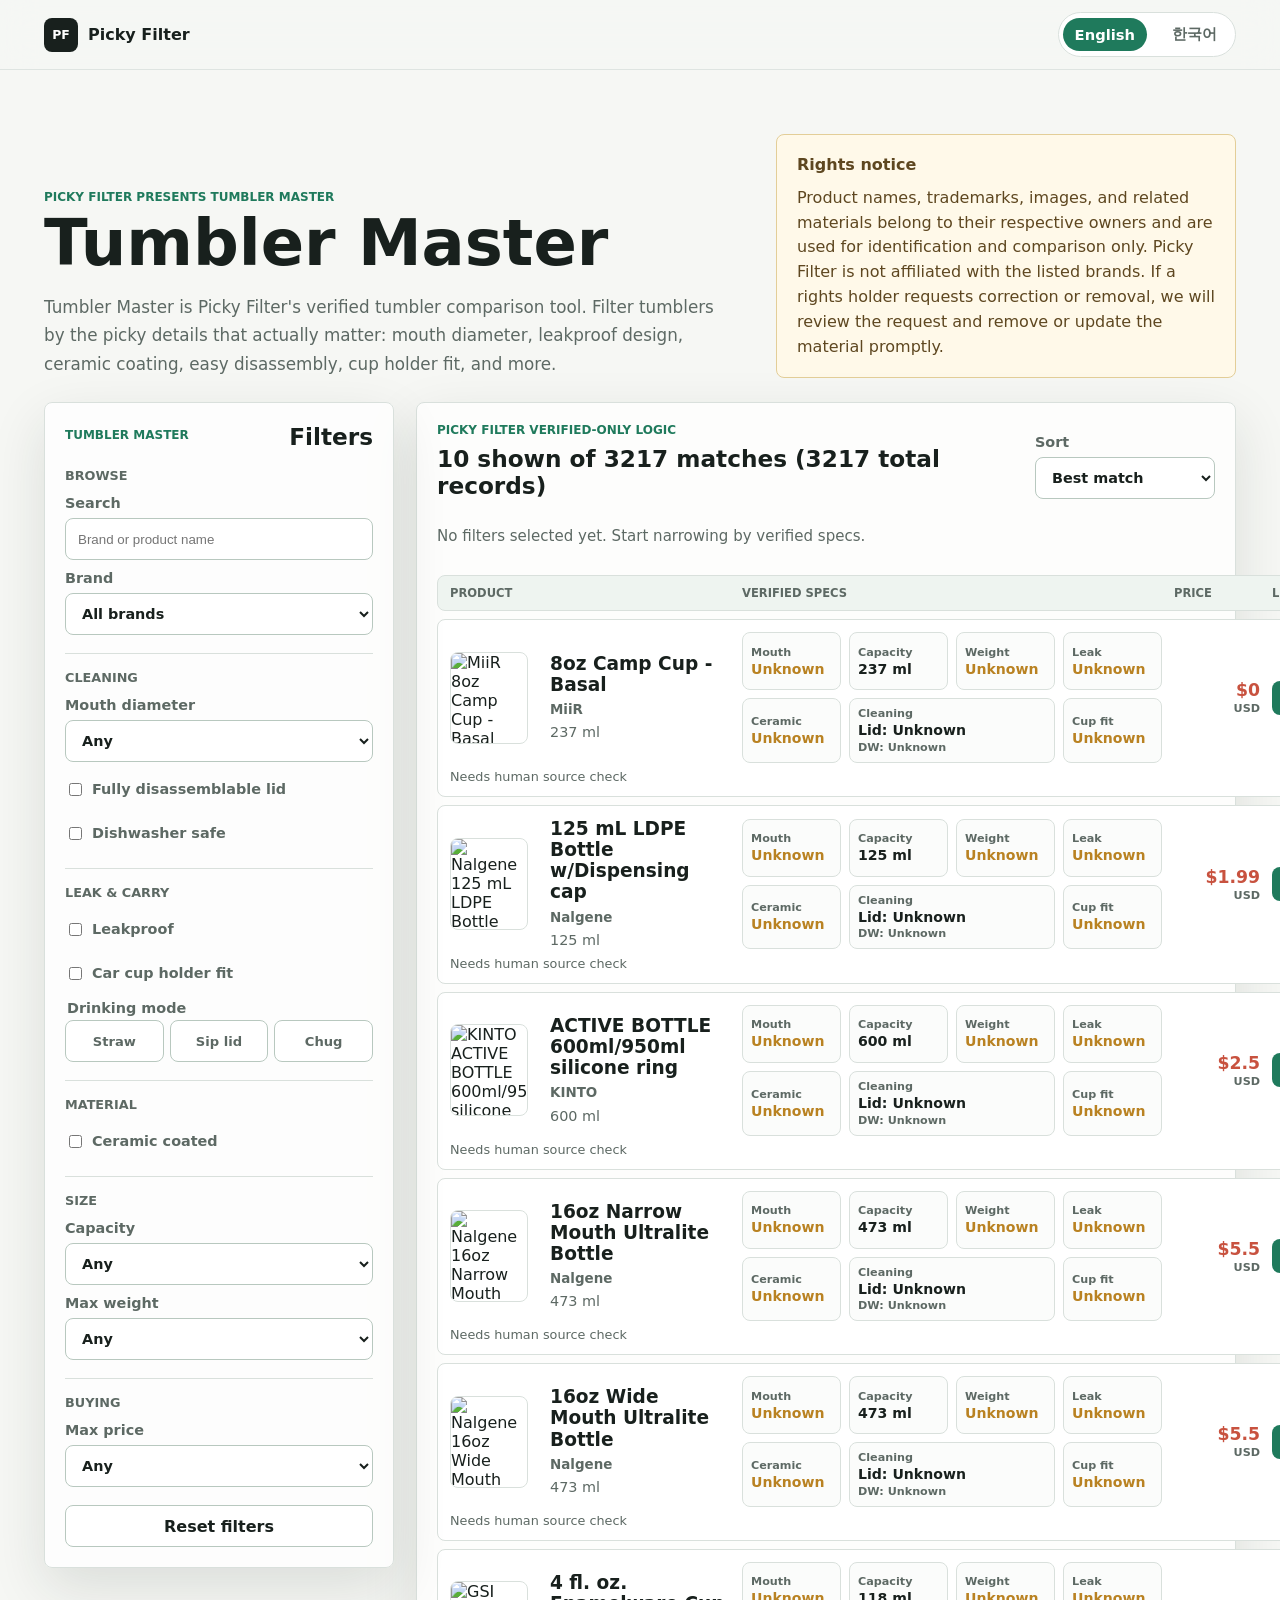
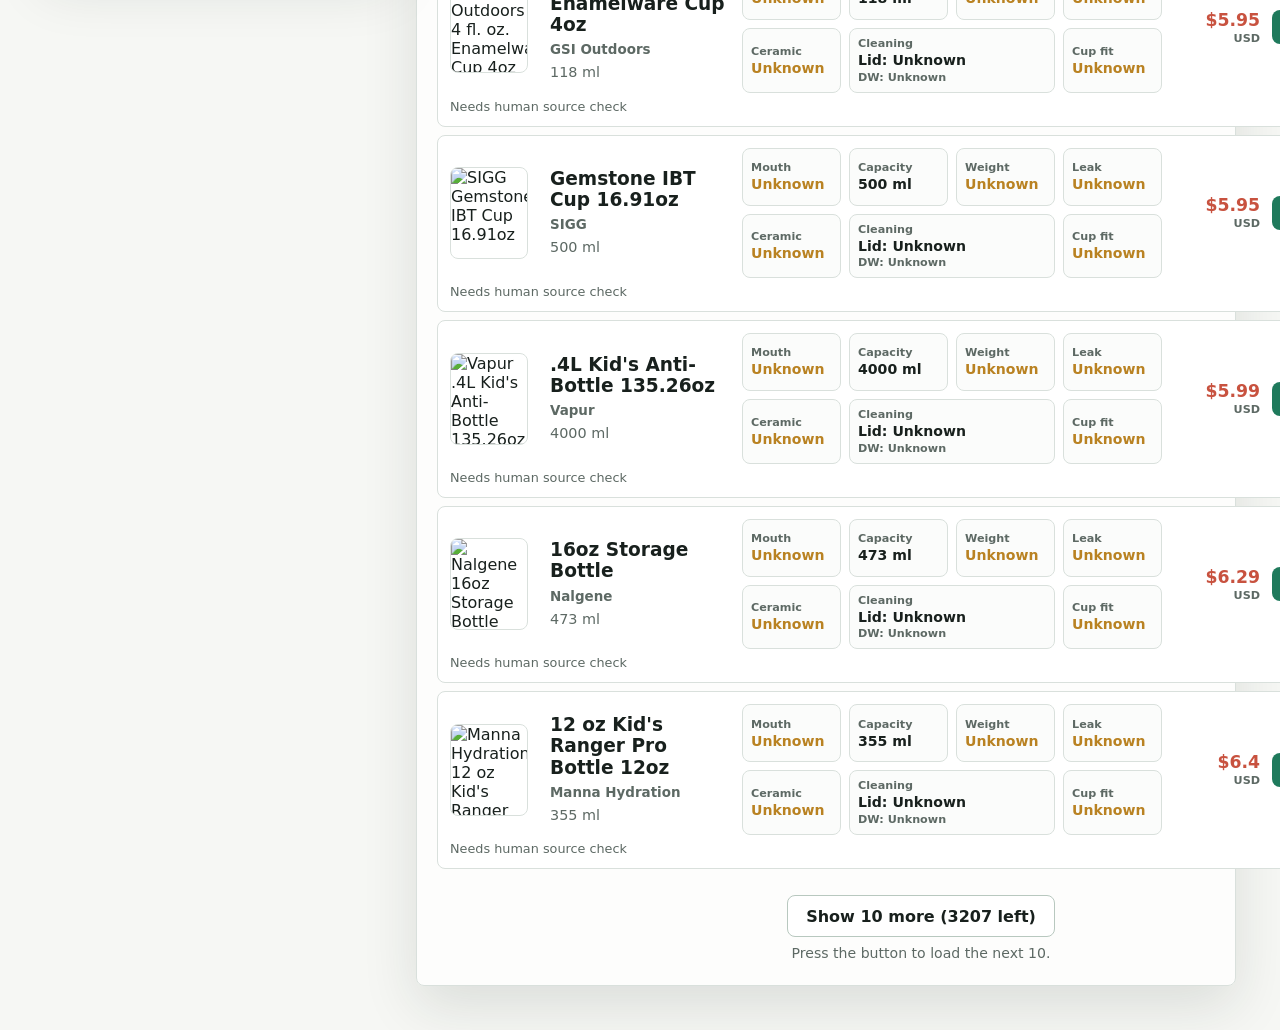
==== commit f0458f0b: "Update rights notice copy" ====
--- a/en/index.html
+++ b/en/index.html
@@ -66,8 +66,8 @@
           </p>
         </div>
         <div class="prototype-note" role="note">
-          <strong>Picky Filter prototype</strong>
-          <span>The current 19 products are demo records for testing Tumbler Master. Real source verification is required before launch.</span>
+          <strong>Rights notice</strong>
+          <span>Product names, trademarks, images, and related materials belong to their respective owners and are used for identification and comparison only. Picky Filter is not affiliated with the listed brands. If a rights holder requests correction or removal, we will review the request and remove or update the material promptly.</span>
         </div>
       </section>
 
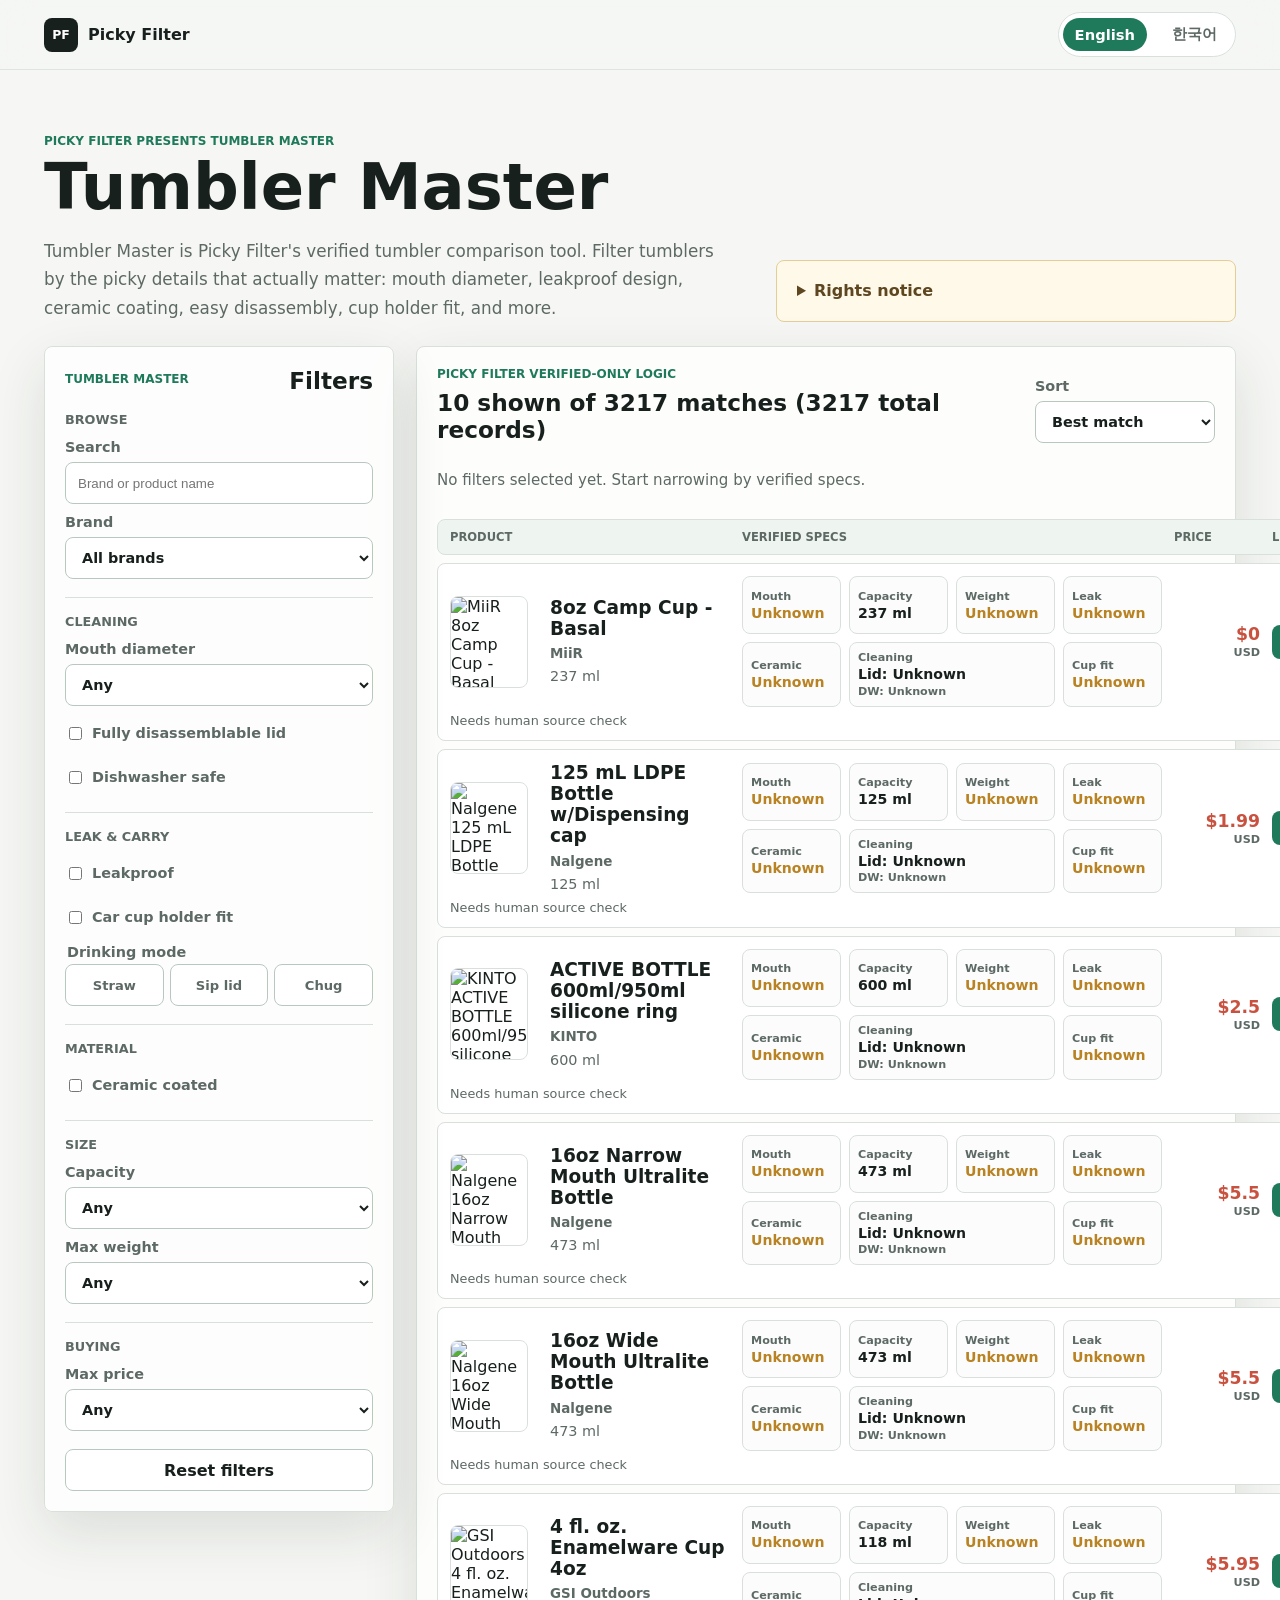
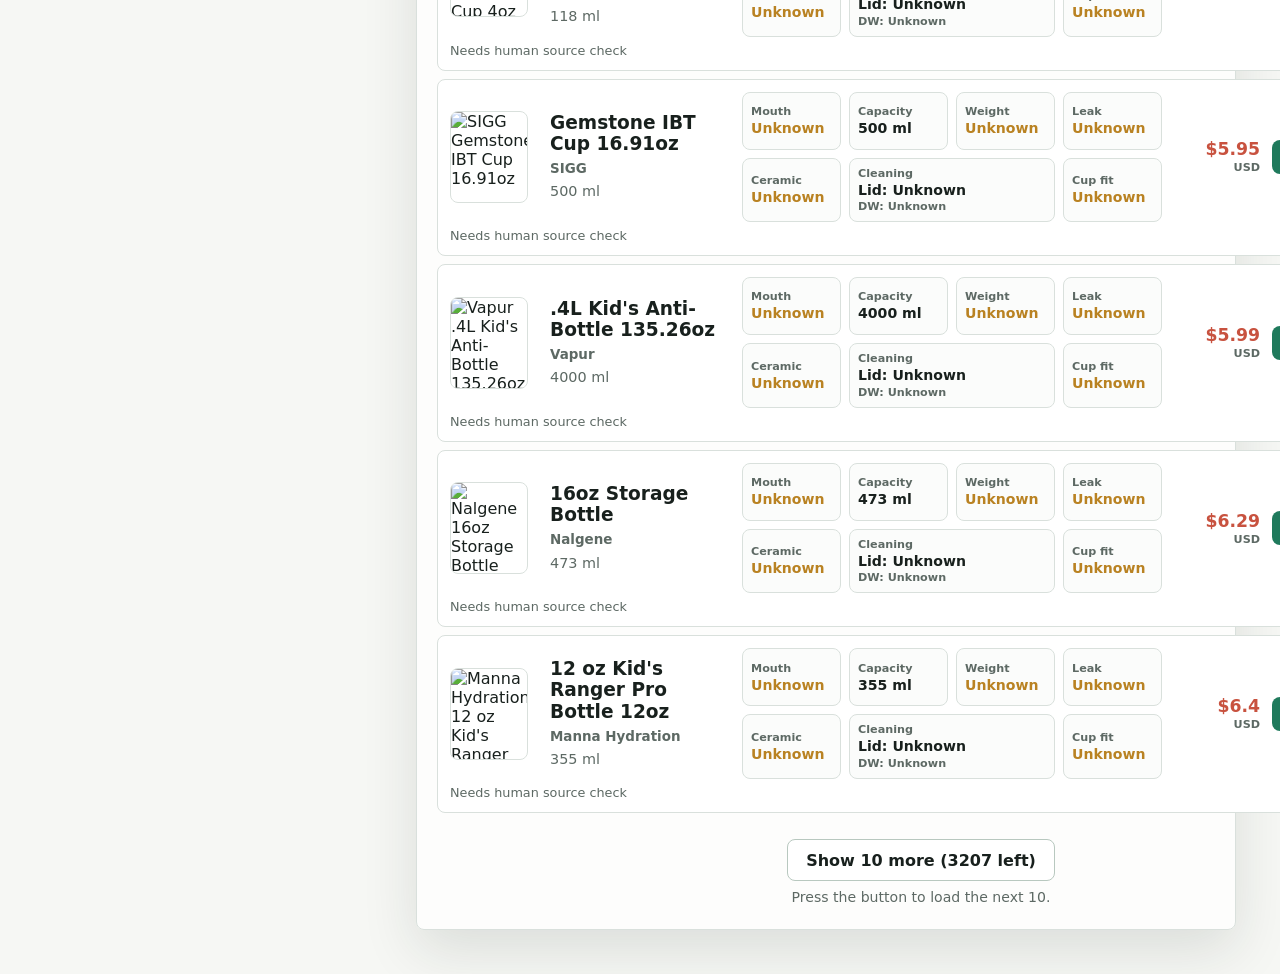
==== commit 75a54e9a: "rights" ====
--- a/en/index.html
+++ b/en/index.html
@@ -22,7 +22,7 @@
     />
     <meta property="og:type" content="website" />
     <meta property="og:url" content="https://pickyfilter.com/en/" />
-    <link rel="stylesheet" href="../assets/styles.css?v=20260520a" />
+    <link rel="stylesheet" href="../assets/styles.css?v=20260524b" />
     <script type="application/ld+json">
       {
         "@context": "https://schema.org",
@@ -65,10 +65,10 @@
             leakproof design, ceramic coating, easy disassembly, cup holder fit, and more.
           </p>
         </div>
-        <div class="prototype-note" role="note">
-          <strong>Rights notice</strong>
+        <details class="prototype-note">
+          <summary>Rights notice</summary>
           <span>Product names, trademarks, images, and related materials belong to their respective owners and are used for identification and comparison only. Picky Filter is not affiliated with the listed brands. If a rights holder requests correction or removal, we will review the request and remove or update the material promptly.</span>
-        </div>
+        </details>
       </section>
 
       <section class="app-shell" aria-label="Tumbler Master filter by Picky Filter">
--- a/assets/styles.css
+++ b/assets/styles.css
@@ -165,6 +165,15 @@
   line-height: 1.55;
 }
 
+.prototype-note summary {
+  cursor: pointer;
+  font-weight: 800;
+}
+
+.prototype-note span {
+  display: block;
+}
+
 .app-shell {
   display: grid;
   grid-template-columns: minmax(280px, 350px) minmax(0, 1fr);
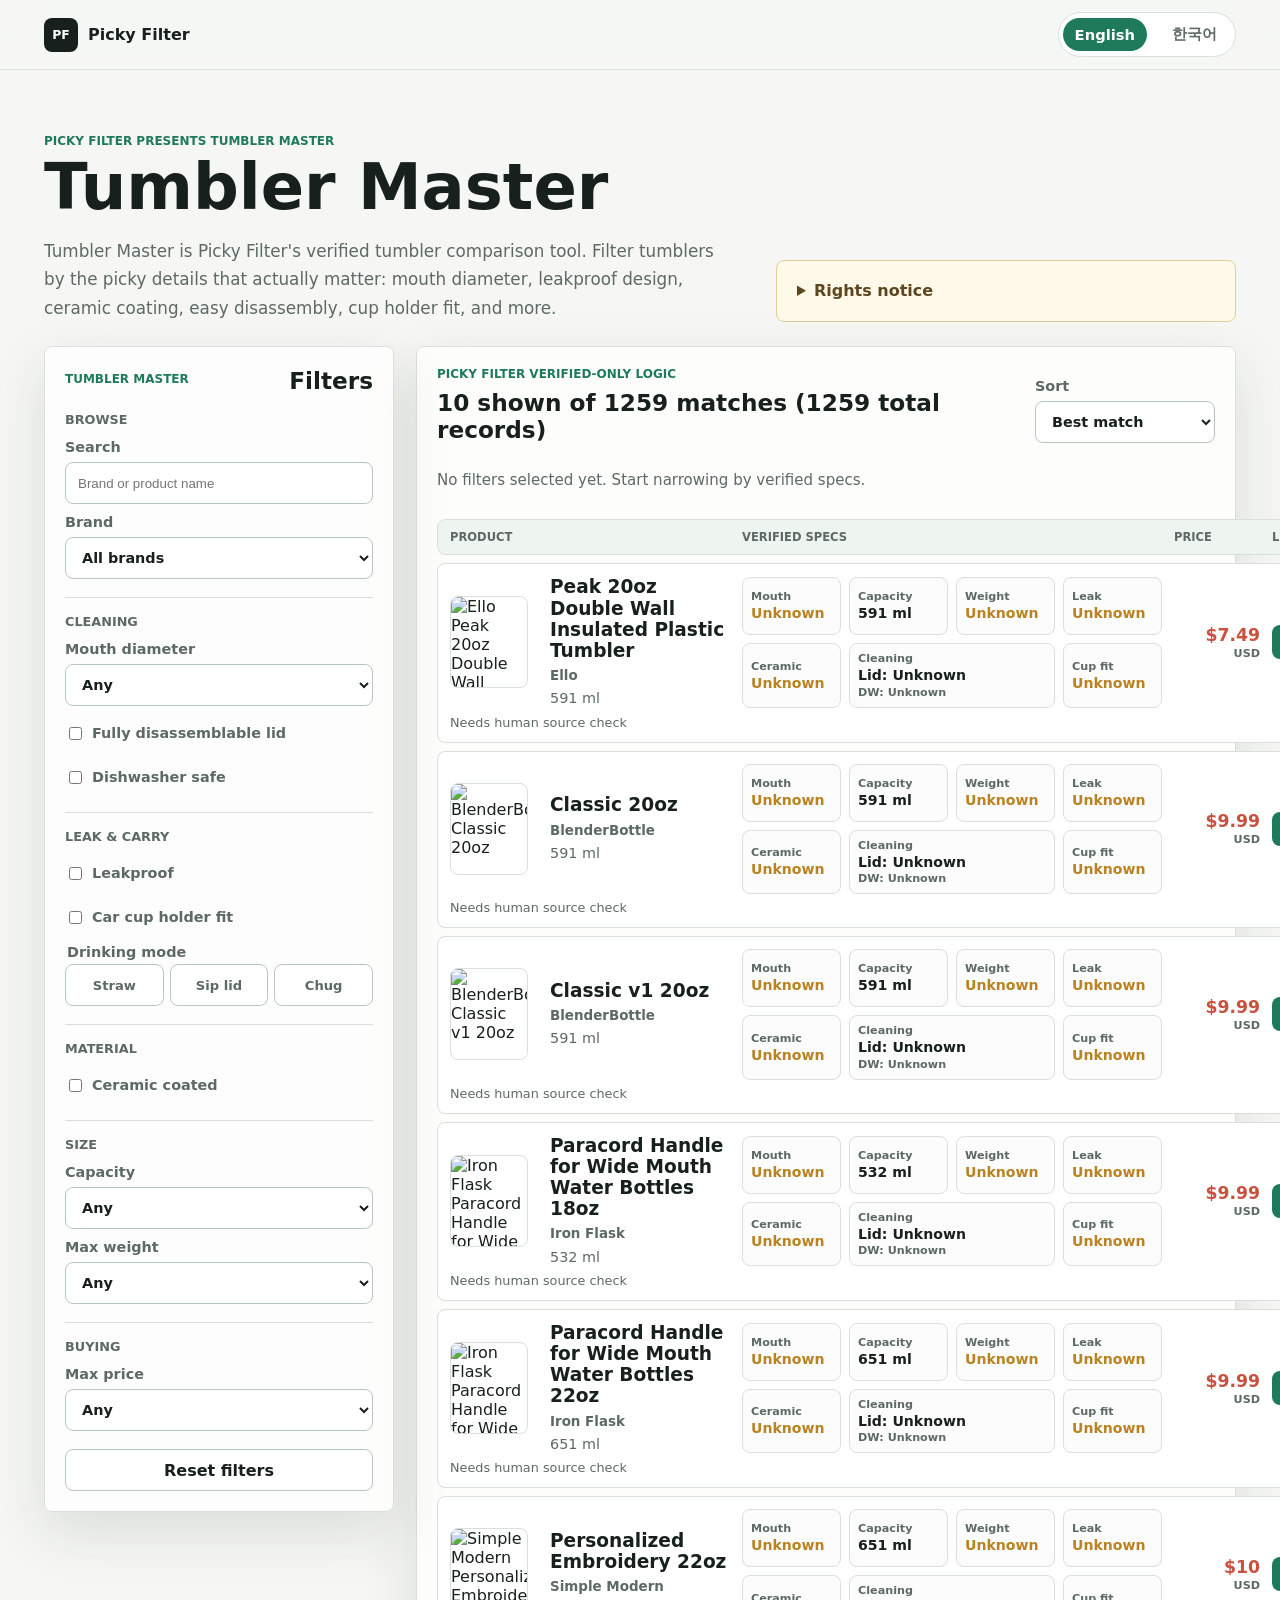
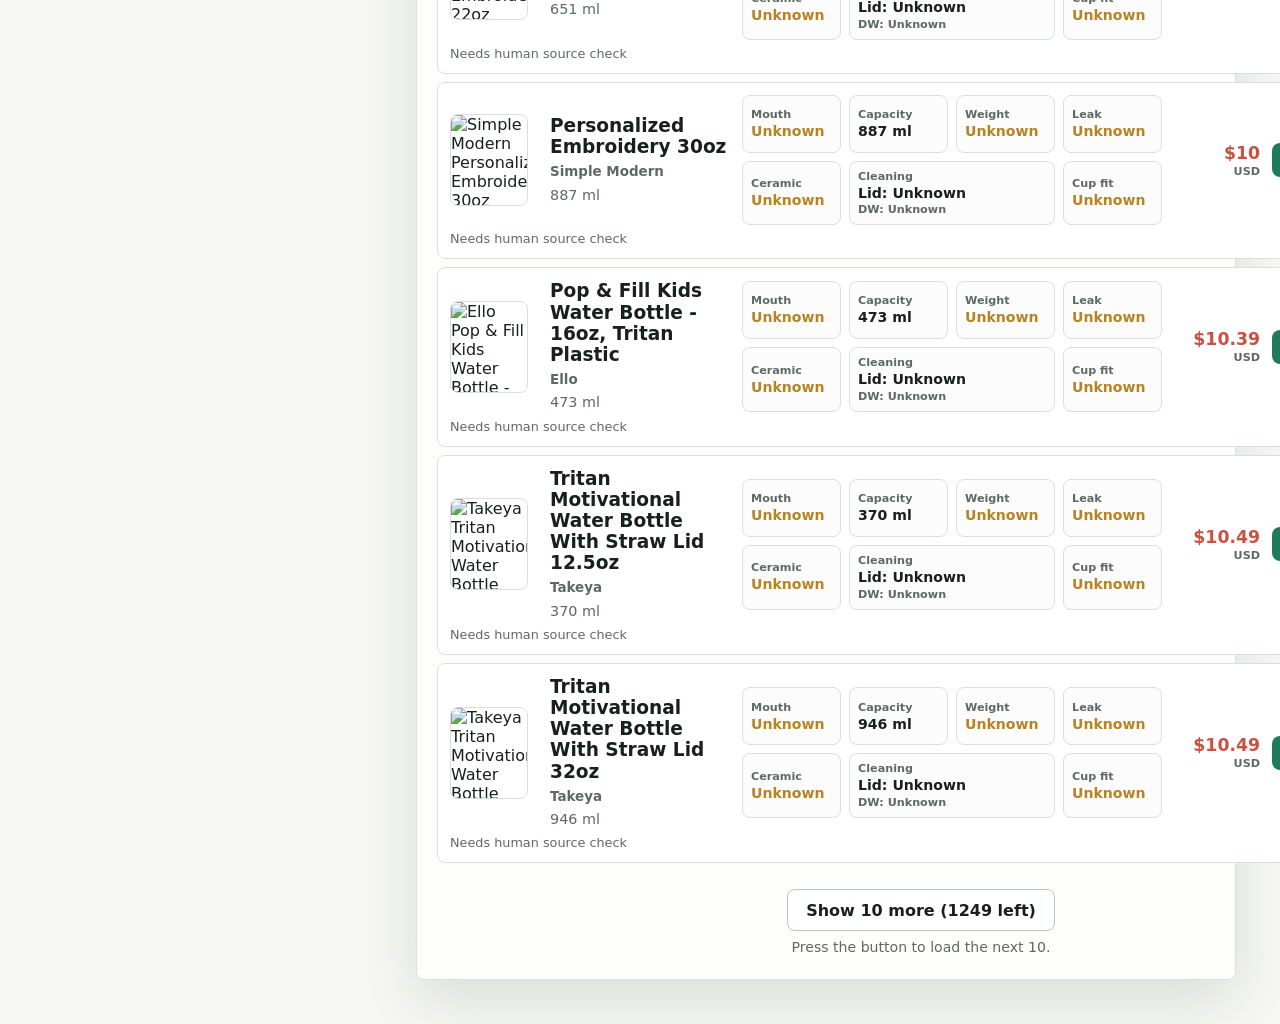
==== commit 5e58dcab: "Rebuild product catalog" ====
--- a/en/index.html
+++ b/en/index.html
@@ -40,7 +40,7 @@
       }
     </script>
   </head>
-  <body data-lang="en" data-products="../data/products.json?v=20260524f">
+  <body data-lang="en" data-products="../data/products.json?v=20260525a">
     <header class="topbar">
       <a class="brand" href="./" aria-label="Picky Filter Tumbler Master home">
         <span class="brand-mark">PF</span>
@@ -105,6 +105,6 @@
       </section>
     </main>
 
-    <script src="../assets/app.js?v=20260522b"></script>
+    <script src="../assets/app.js?v=20260525a"></script>
   </body>
 </html>
